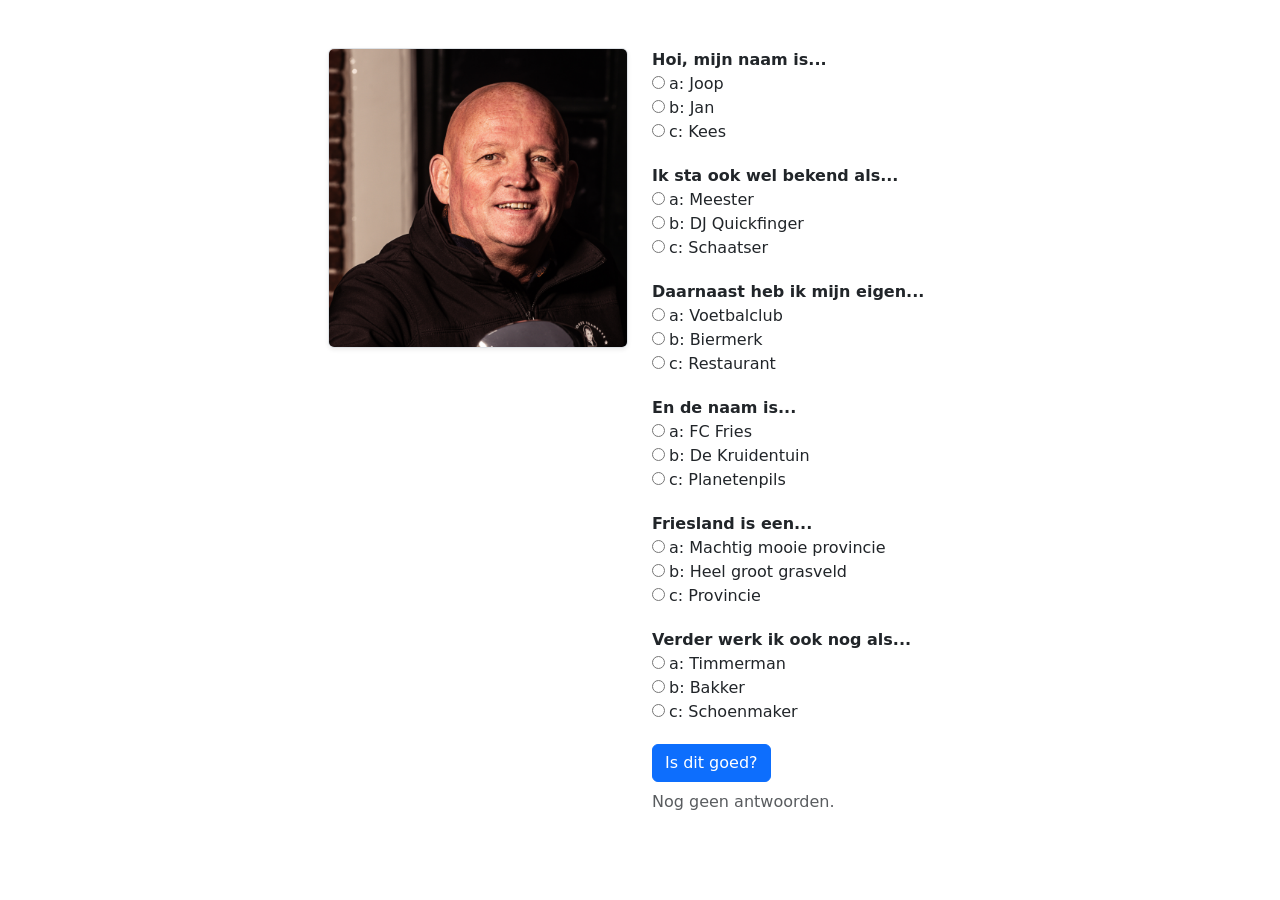
==== index.html @ 52d3250f "Portret quiz" ====
<!DOCTYPE html>
<html lang="nl">
<head>
    <!-- Meta -->
    <meta charset="UTF-8">
    <meta http-equiv="X-UA-Compatible" content="IE=edge">
    <meta name="viewport" content="width=device-width, initial-scale=1.0">

    <!-- Title -->
    <title>Het Gezicht van Friesland</title>

    <!-- Stylesheet -->
    <link rel="stylesheet" href="css/style.css">
    <link rel="stylesheet" href="https://cdn.jsdelivr.net/npm/bootstrap@5.2.0/dist/css/bootstrap.min.css">
</head>
<body>
    <div class="container mt-5">
        <div class="row">
            <div class="col-lg-6 d-flex justify-content-end">
                <img src="img/joop-dijkstra.png" alt="portret" class="img-portret border shadow-sm rounded">
            </div>
            <div class="col-lg-6">
                <div id="quiz"></div>

                <button id="submit" class="btn btn-primary mb-2">Is dit goed?</button>

                <div id="results">
                    <p class="text-muted">Nog geen antwoorden.</p>
                </div>
            </div>
        </div>
    </div>
    
    <!-- JavaScript -->
    <script src="js/script.js"></script>
</body>
</html>
---- css/style.css ----
/* General */
body {
    color: #313131;
}

/* Quiz */
.question {
    font-weight: 600;
}

.answers {
    margin-bottom: 20px;
}

/* Portret */
.img-portret {
    width: 300px;
    height: 300px;
}
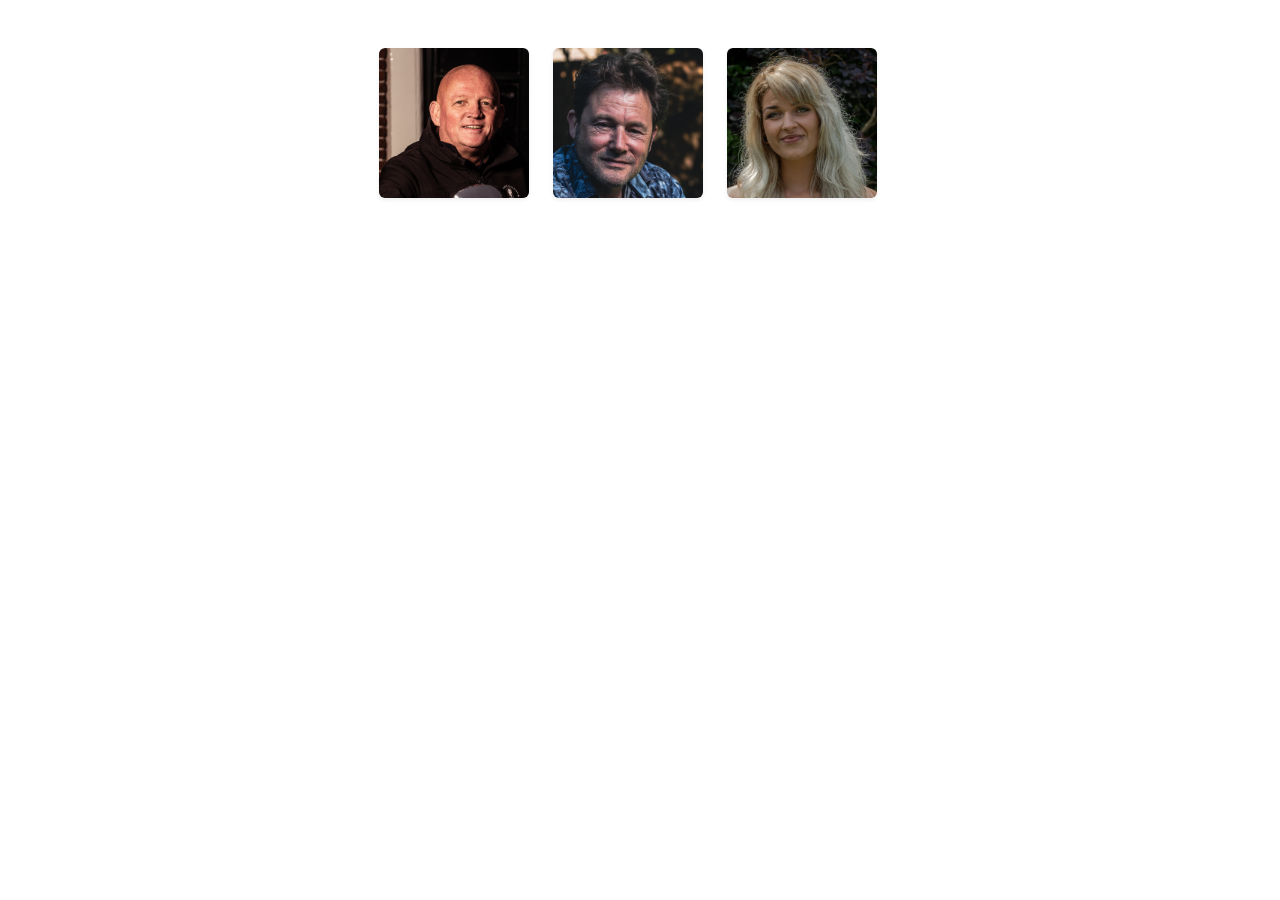
==== commit c9e50c3b: "Adds Frederique, Joop and Piter quizzes" ====
--- a/index.html
+++ b/index.html
@@ -11,27 +11,87 @@
 
     <!-- Stylesheet -->
     <link rel="stylesheet" href="css/style.css">
-    <link rel="stylesheet" href="https://cdn.jsdelivr.net/npm/bootstrap@5.2.0/dist/css/bootstrap.min.css">
+    <link rel="stylesheet" href="https://cdn.jsdelivr.net/npm/bootstrap@5.2.1/dist/css/bootstrap.min.css">
 </head>
 <body>
     <div class="container mt-5">
-        <div class="row">
-            <div class="col-lg-6 d-flex justify-content-end">
-                <img src="img/joop-dijkstra.png" alt="portret" class="img-portret border shadow-sm rounded">
+        <div class="d-flex justify-content-center mb-4">
+            <!-- Joop tab -->
+            <a href="#joop" class="me-4" data-bs-toggle="collapse" role="button">
+                <img src="img/joop-dijkstra.png" class="portret-thumbnail rounded shadow-sm" alt="joop dijkstra">
+            </a>
+            <!-- Piter tab -->
+            <a href="#piter" class="me-4" data-bs-toggle="collapse" role="button">
+                <img src="img/piter-wilkens.png" class="portret-thumbnail rounded shadow-sm" alt="piter wilkens">
+            </a>
+            <!-- Frederique tab -->
+            <a href="#frederique" class="me-4" data-bs-toggle="collapse" role="button">
+                <img src="img/frederique-kleefstra.png" class="portret-thumbnail rounded shadow-sm" alt="piter wilkens">
+            </a>
+        </div>
+        <!-- Joop collapse -->
+        <div class="collapse mb-4" id="joop">
+            <div class="card card-body">
+                <div class="row">
+                    <div class="col-lg-6 d-flex justify-content-end">
+                        <img src="img/joop-dijkstra.png" alt="portret" class="portret-img shadow-sm rounded">
+                    </div>
+                    <div class="col-lg-6">
+                        <div id="joopQuiz"></div>
+        
+                        <button id="joopSubmit" class="btn btn-primary mb-2">Is dit goed?</button>
+        
+                        <div id="joopResults">
+                            <p class="text-muted">Nog geen antwoorden.</p>
+                        </div>
+                    </div>
+                </div>
             </div>
-            <div class="col-lg-6">
-                <div id="quiz"></div>
-
-                <button id="submit" class="btn btn-primary mb-2">Is dit goed?</button>
-
-                <div id="results">
-                    <p class="text-muted">Nog geen antwoorden.</p>
+        </div>
+        <!-- Piter collapse -->
+        <div class="collapse mb-4" id="piter">
+            <div class="card card-body">
+                <div class="row">
+                    <div class="col-lg-6 d-flex justify-content-end">
+                        <img src="img/piter-wilkens.png" alt="portret" class="portret-img shadow-sm rounded">
+                    </div>
+                    <div class="col-lg-6">
+                        <div id="piterQuiz"></div>
+        
+                        <button id="piterSubmit" class="btn btn-primary mb-2">Is dit goed?</button>
+        
+                        <div id="piterResults">
+                            <p class="text-muted">Nog geen antwoorden.</p>
+                        </div>
+                    </div>
+                </div>
+            </div>
+        </div>
+        <!-- Frederique collapse -->
+        <div class="collapse" id="frederique">
+            <div class="card card-body">
+                <div class="row">
+                    <div class="col-lg-6 d-flex justify-content-end">
+                        <img src="img/frederique-kleefstra.png" alt="portret" class="portret-img shadow-sm rounded">
+                    </div>
+                    <div class="col-lg-6">
+                        <div id="frederiqueQuiz"></div>
+        
+                        <button id="frederiqueSubmit" class="btn btn-primary mb-2">Is dit goed?</button>
+        
+                        <div id="frederiqueResults">
+                            <p class="text-muted">Nog geen antwoorden.</p>
+                        </div>
+                    </div>
                 </div>
             </div>
         </div>
     </div>
     
     <!-- JavaScript -->
-    <script src="js/script.js"></script>
+    <script src="js/quizzes/joop.js"></script>
+    <script src="js/quizzes/piter.js"></script>
+    <script src="js/quizzes/frederique.js"></script>
+    <script src="https://cdn.jsdelivr.net/npm/bootstrap@5.2.1/dist/js/bootstrap.bundle.min.js"></script>
 </body>
 </html>
--- a/css/style.css
+++ b/css/style.css
@@ -13,7 +13,12 @@
 }
 
 /* Portret */
-.img-portret {
+.portret-img {
     width: 300px;
     height: 300px;
+}
+
+.portret-thumbnail {
+    width: 150px;
+    height: 150px;
 }
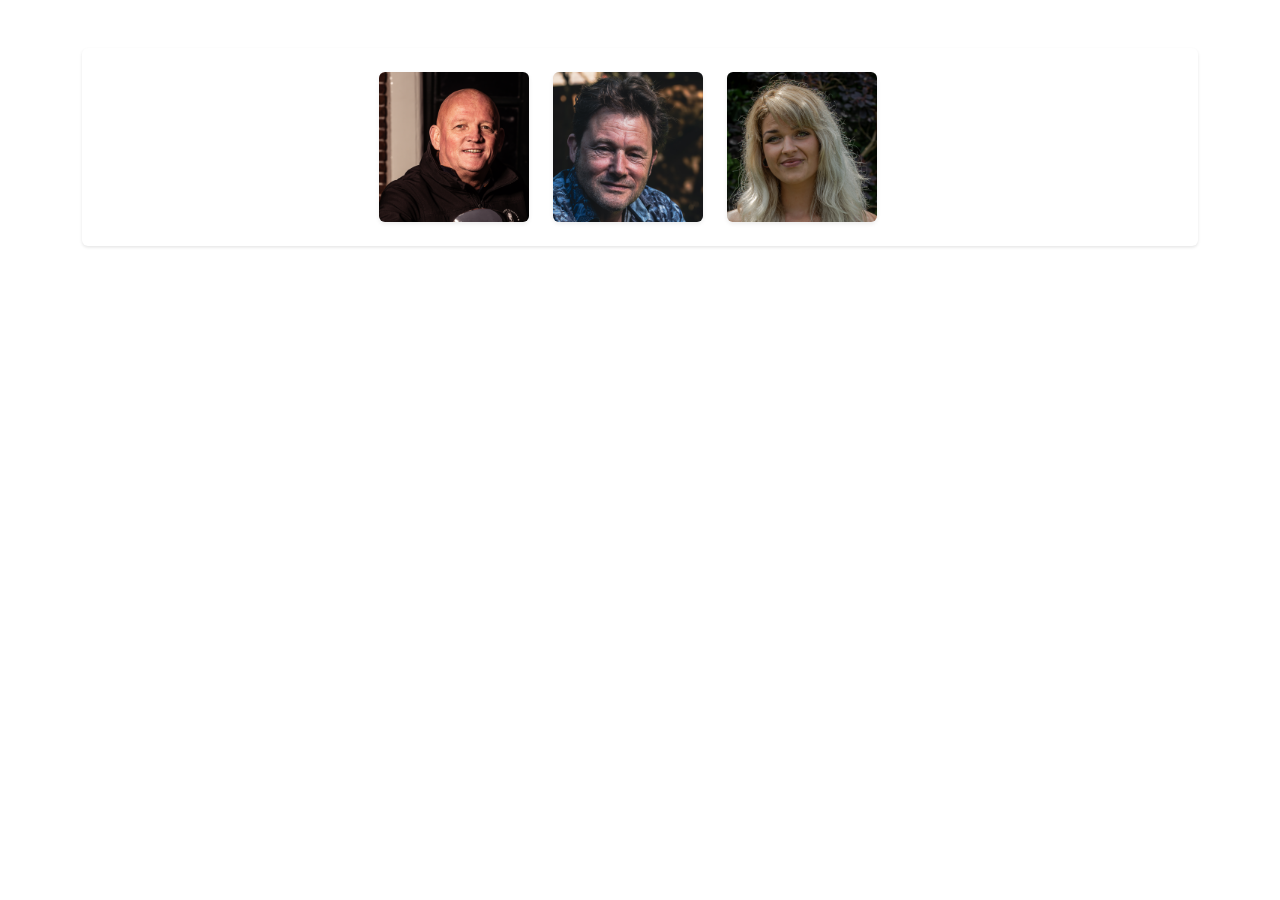
==== commit c8809e24: "Adds video background and drop shadows" ====
--- a/index.html
+++ b/index.html
@@ -14,8 +14,14 @@
     <link rel="stylesheet" href="https://cdn.jsdelivr.net/npm/bootstrap@5.2.1/dist/css/bootstrap.min.css">
 </head>
 <body>
+    <!-- Video background -->
+    <video id="background-video" autoplay loop muted poster="img/background-video.mp4">
+        <source src="img/background-video.mp4" type="video/mp4">
+    </video>
+
+    <!-- Quiz -->
     <div class="container mt-5">
-        <div class="d-flex justify-content-center mb-4">
+        <div class="d-flex justify-content-center mb-4 bg-body dropshadow rounded p-4">
             <!-- Joop tab -->
             <a href="#joop" class="me-4" data-bs-toggle="collapse" role="button">
                 <img src="img/joop-dijkstra.png" class="portret-thumbnail rounded shadow-sm" alt="joop dijkstra">
@@ -30,8 +36,8 @@
             </a>
         </div>
         <!-- Joop collapse -->
-        <div class="collapse mb-4" id="joop">
-            <div class="card card-body">
+        <div class="collapse mb-4 bg-body dropshadow rounded" id="joop">
+            <div class="card-body p-4">
                 <div class="row">
                     <div class="col-lg-6 d-flex justify-content-end">
                         <img src="img/joop-dijkstra.png" alt="portret" class="portret-img shadow-sm rounded">
@@ -49,8 +55,8 @@
             </div>
         </div>
         <!-- Piter collapse -->
-        <div class="collapse mb-4" id="piter">
-            <div class="card card-body">
+        <div class="collapse mb-4 bg-body dropshadow rounded" id="piter">
+            <div class="card-body p-4">
                 <div class="row">
                     <div class="col-lg-6 d-flex justify-content-end">
                         <img src="img/piter-wilkens.png" alt="portret" class="portret-img shadow-sm rounded">
@@ -68,8 +74,8 @@
             </div>
         </div>
         <!-- Frederique collapse -->
-        <div class="collapse" id="frederique">
-            <div class="card card-body">
+        <div class="collapse  bg-body dropshadow rounded" id="frederique">
+            <div class="card-body p-4">
                 <div class="row">
                     <div class="col-lg-6 d-flex justify-content-end">
                         <img src="img/frederique-kleefstra.png" alt="portret" class="portret-img shadow-sm rounded">
@@ -89,9 +95,7 @@
     </div>
     
     <!-- JavaScript -->
-    <script src="js/quizzes/joop.js"></script>
-    <script src="js/quizzes/piter.js"></script>
-    <script src="js/quizzes/frederique.js"></script>
+    <script src="js/script.js"></script>
     <script src="https://cdn.jsdelivr.net/npm/bootstrap@5.2.1/dist/js/bootstrap.bundle.min.js"></script>
 </body>
 </html>
--- a/css/style.css
+++ b/css/style.css
@@ -21,4 +21,22 @@
 .portret-thumbnail {
     width: 150px;
     height: 150px;
+}
+
+/* Background video */
+#background-video {
+    height: 100vh;
+    width: 100vw;
+    object-fit: cover;
+    position: fixed;
+    left: 0;
+    right: 0;
+    top: 0;
+    bottom: 0;
+    z-index: -1;
+}
+
+/* Utilities */
+.dropshadow {
+    box-shadow: 0 .1rem .2rem rgba(0,0,0,.1)!important;
 }
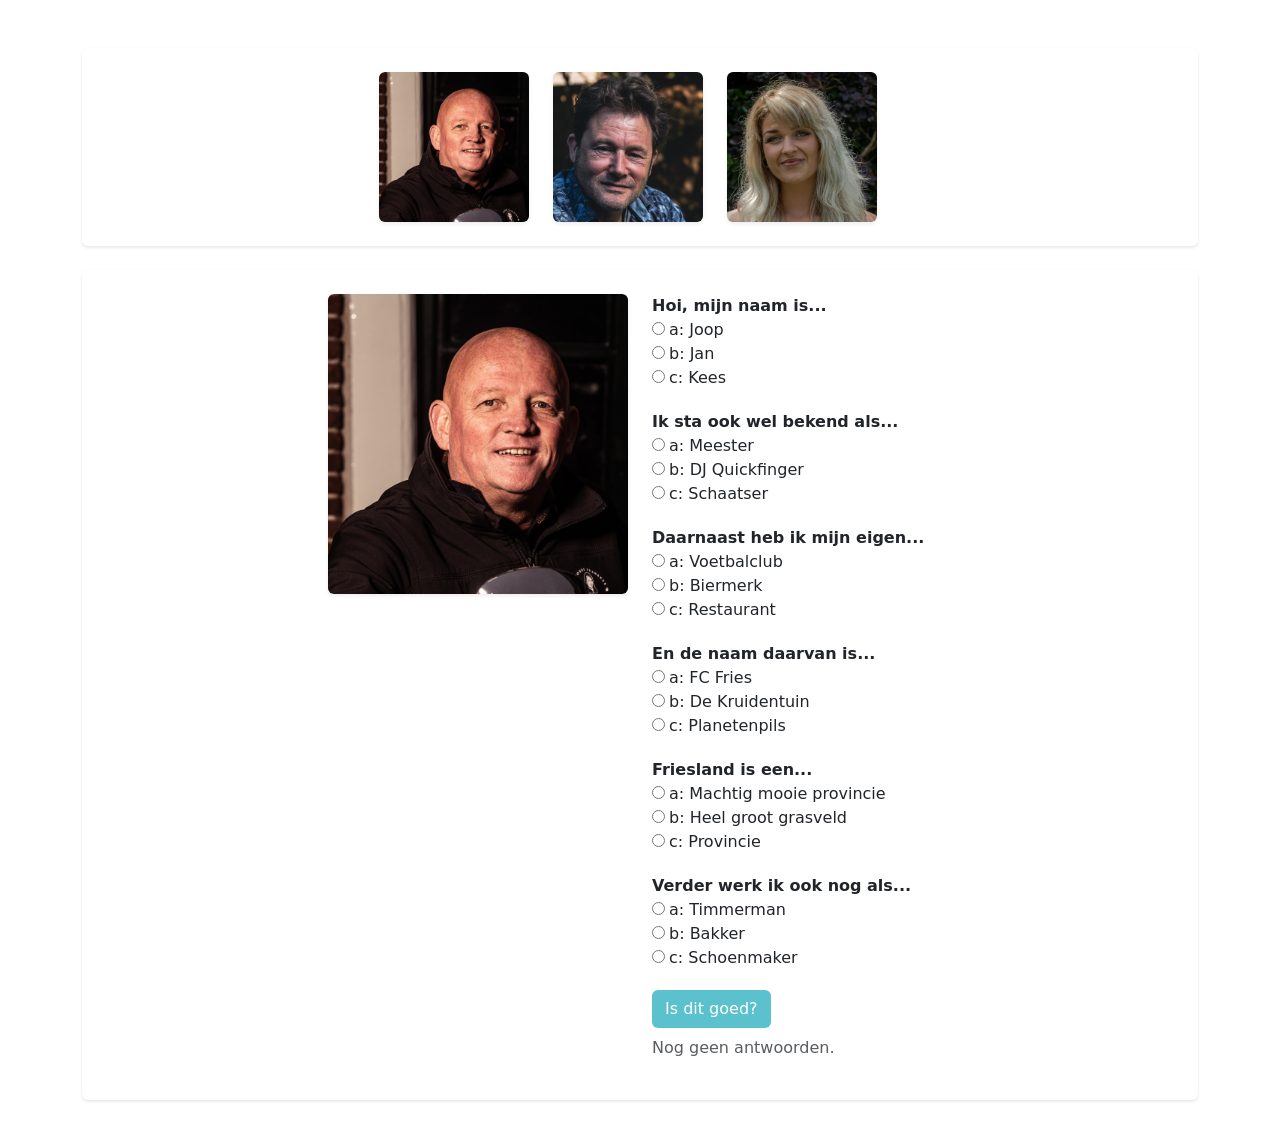
==== commit 78984052: "Shows first quiz automatically" ====
--- a/index.html
+++ b/index.html
@@ -36,7 +36,7 @@
             </a>
         </div>
         <!-- Joop collapse -->
-        <div class="collapse mb-4 bg-body dropshadow rounded" id="joop">
+        <div class="collapse mb-4 bg-body dropshadow rounded show" id="joop">
             <div class="card-body p-4">
                 <div class="row">
                     <div class="col-lg-6 d-flex justify-content-end">
@@ -45,7 +45,7 @@
                     <div class="col-lg-6">
                         <div id="joopQuiz"></div>
         
-                        <button id="joopSubmit" class="btn btn-primary mb-2">Is dit goed?</button>
+                        <button id="joopSubmit" class="btn btn-submit mb-2">Is dit goed?</button>
         
                         <div id="joopResults">
                             <p class="text-muted">Nog geen antwoorden.</p>
@@ -64,8 +64,8 @@
                     <div class="col-lg-6">
                         <div id="piterQuiz"></div>
         
-                        <button id="piterSubmit" class="btn btn-primary mb-2">Is dit goed?</button>
-        
+                        <button id="piterSubmit" class="btn btn-submit mb-2">Is dit goed?</button>
+
                         <div id="piterResults">
                             <p class="text-muted">Nog geen antwoorden.</p>
                         </div>
@@ -83,7 +83,7 @@
                     <div class="col-lg-6">
                         <div id="frederiqueQuiz"></div>
         
-                        <button id="frederiqueSubmit" class="btn btn-primary mb-2">Is dit goed?</button>
+                        <button id="frederiqueSubmit" class="btn btn-submit mb-2">Is dit goed?</button>
         
                         <div id="frederiqueResults">
                             <p class="text-muted">Nog geen antwoorden.</p>
--- a/css/style.css
+++ b/css/style.css
@@ -39,4 +39,9 @@
 /* Utilities */
 .dropshadow {
     box-shadow: 0 .1rem .2rem rgba(0,0,0,.1)!important;
+}
+
+.btn-submit {
+    background-color: #5ac1cd !important;
+    color: white !important;
 }
